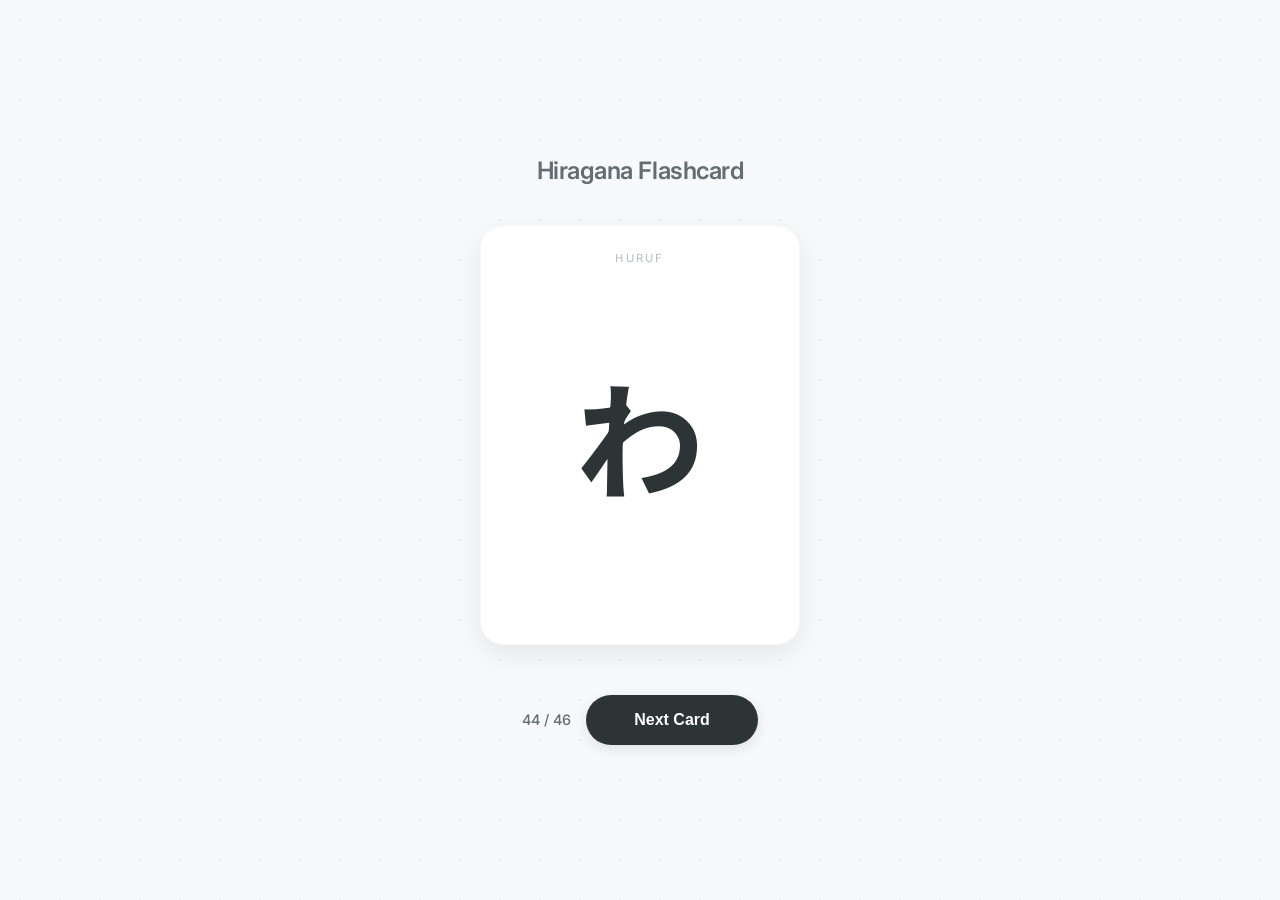
==== flashcards.html @ fff7a4f4 "add update" ====
<!DOCTYPE html>
<html lang="id">
<head>
    <meta charset="UTF-8">
    <meta name="viewport" content="width=device-width, initial-scale=1.0">
    <title>Flashcard Hiragana — Minimalis</title>
    <link href="https://fonts.googleapis.com/css2?family=Inter:wght@400;600&family=Noto+Sans+JP:wght@500;700&display=swap" rel="stylesheet">
    <style>
        :root {
            --bg: #f8f9fa;
            --card-front: #ffffff;
            --card-back: #fff0f5;
            --accent: #e8729a; /* Sakura Pink */
            --text-main: #2d3436;
            --text-sub: #636e72;
            --shadow: 0 10px 30px rgba(0,0,0,0.08);
            --radius: 24px;
        }

        * {
            box-sizing: border-box;
            margin: 0;
            padding: 0;
            -webkit-tap-highlight-color: transparent;
        }

        body {
            font-family: 'Inter', sans-serif;
            background: var(--bg);
            color: var(--text-main);
            display: flex;
            flex-direction: column;
            align-items: center;
            justify-content: center;
            min-height: 100vh;
            padding: 20px;
            overflow: hidden;
        }

        .header {
            text-align: center;
            margin-bottom: 40px;
        }

        .header h1 {
            font-size: 1.5rem;
            font-weight: 600;
            letter-spacing: -0.02em;
            color: var(--text-sub);
        }

        /* Flashcard Container */
        .flashcard-container {
            perspective: 1000px;
            width: 100%;
            max-width: 320px;
            height: 420px;
            cursor: pointer;
        }

        .flashcard {
            position: relative;
            width: 100%;
            height: 100%;
            text-align: center;
            transition: transform 0.6s cubic-bezier(0.4, 0, 0.2, 1);
            transform-style: preserve-3d;
            box-shadow: var(--shadow);
            border-radius: var(--radius);
        }

        .flashcard.is-flipped {
            transform: rotateY(180deg);
        }

        .card-face {
            position: absolute;
            width: 100%;
            height: 100%;
            backface-visibility: hidden;
            display: flex;
            flex-direction: column;
            align-items: center;
            justify-content: center;
            border-radius: var(--radius);
            border: 1px solid rgba(0,0,0,0.03);
            background: var(--card-front);
            padding: 20px;
        }

        .card-back {
            background: var(--card-back);
            transform: rotateY(180deg);
        }

        /* Typography */
        .char {
            font-family: 'Noto Sans JP', sans-serif;
            font-size: 8rem;
            font-weight: 700;
            line-height: 1;
            color: var(--text-main);
        }

        .romaji {
            font-size: 2.5rem;
            font-weight: 600;
            color: var(--accent);
            letter-spacing: 0.05em;
        }

        .hint {
            margin-top: 15px;
            font-size: 0.85rem;
            color: var(--text-sub);
            max-width: 80%;
            line-height: 1.5;
        }

        .label {
            position: absolute;
            top: 25px;
            font-size: 0.7rem;
            text-transform: uppercase;
            letter-spacing: 0.2em;
            color: #b2bec3;
        }

        /* Controls */
        .controls {
            margin-top: 50px;
            display: flex;
            gap: 15px;
            align-items: center;
        }

        .btn-next {
            background: var(--text-main);
            color: white;
            border: none;
            padding: 16px 48px;
            border-radius: 50px;
            font-size: 1rem;
            font-weight: 600;
            cursor: pointer;
            transition: all 0.3s ease;
            box-shadow: 0 4px 15px rgba(0,0,0,0.1);
        }

        .btn-next:hover {
            transform: translateY(-2px);
            background: #000;
            box-shadow: 0 6px 20px rgba(0,0,0,0.15);
        }

        .btn-next:active {
            transform: translateY(0);
        }

        .counter {
            font-size: 0.9rem;
            color: var(--text-sub);
            font-weight: 500;
        }

        /* Background Deco */
        .bg-pattern {
            position: fixed;
            top: 0;
            left: 0;
            width: 100%;
            height: 100%;
            background-image: radial-gradient(#e0e0e0 1px, transparent 1px);
            background-size: 40px 40px;
            z-index: -1;
            opacity: 0.5;
        }

        @media (max-height: 700px) {
            .flashcard-container { height: 350px; }
            .char { font-size: 6rem; }
            .header { margin-bottom: 20px; }
        }
    </style>
</head>
<body>
    <div class="bg-pattern"></div>

    <div class="header">
        <h1>Hiragana Flashcard</h1>
    </div>

    <div class="flashcard-container" id="cardContainer">
        <div class="flashcard" id="card">
            <!-- Sisi Depan -->
            <div class="card-face card-front">
                <span class="label">Huruf</span>
                <div class="char" id="displayChar">あ</div>
            </div>
            <!-- Sisi Belakang -->
            <div class="card-face card-back">
                <span class="label">Bunyi / Romaji</span>
                <div class="romaji" id="displayRomaji">a</div>
                <div class="hint" id="displayHint">Klik kartu untuk melihat huruf lagi</div>
            </div>
        </div>
    </div>

    <div class="controls">
        <span class="counter" id="counter">01 / 46</span>
        <button class="btn-next" id="nextBtn">Next Card</button>
    </div>

    <script>
        const hiraganaData = [
            { char: "あ", romaji: "a" }, { char: "い", romaji: "i" }, { char: "う", romaji: "u" },
            { char: "え", romaji: "e" }, { char: "お", romaji: "o" }, { char: "か", romaji: "ka" },
            { char: "き", romaji: "ki" }, { char: "く", romaji: "ku" }, { char: "け", romaji: "ke" },
            { char: "こ", romaji: "ko" }, { char: "さ", romaji: "sa" }, { char: "し", romaji: "shi" },
            { char: "す", romaji: "su" }, { char: "せ", romaji: "se" }, { char: "そ", romaji: "so" },
            { char: "た", romaji: "ta" }, { char: "ち", romaji: "chi" }, { char: "つ", romaji: "tsu" },
            { char: "て", romaji: "te" }, { char: "と", romaji: "to" }, { char: "な", romaji: "na" },
            { char: "に", romaji: "ni" }, { char: "ぬ", romaji: "nu" }, { char: "ね", romaji: "ne" },
            { char: "の", romaji: "no" }, { char: "は", romaji: "ha" }, { char: "ひ", romaji: "hi" },
            { char: "ふ", romaji: "fu" }, { char: "へ", romaji: "he" }, { char: "ほ", romaji: "ho" },
            { char: "ま", romaji: "ma" }, { char: "み", romaji: "mi" }, { char: "む", romaji: "mu" },
            { char: "め", romaji: "me" }, { char: "も", romaji: "mo" }, { char: "や", romaji: "ya" },
            { char: "ゆ", romaji: "yu" }, { char: "よ", romaji: "yo" }, { char: "ら", romaji: "ra" },
            { char: "り", romaji: "ri" }, { char: "る", romaji: "ru" }, { char: "れ", romaji: "re" },
            { char: "ろ", romaji: "ro" }, { char: "わ", romaji: "wa" }, { char: "を", romaji: "wo" },
            { char: "ん", romaji: "n" }
        ];

        let currentIndex = 0;
        const card = document.getElementById('card');
        const displayChar = document.getElementById('displayChar');
        const displayRomaji = document.getElementById('displayRomaji');
        const nextBtn = document.getElementById('nextBtn');
        const counter = document.getElementById('counter');

        // Fungsi mengacak kartu
        function nextCard() {
            // Animasi reset flip jika kartu sedang terbuka
            card.classList.remove('is-flipped');
            
            // Tunggu sebentar agar animasi balik selesai sebelum ganti isi
            setTimeout(() => {
                const randomIndex = Math.floor(Math.random() * hiraganaData.length);
                const data = hiraganaData[randomIndex];
                
                displayChar.textContent = data.char;
                displayRomaji.textContent = data.romaji;
                
                // Update counter visual (index + 1)
                const displayNumber = (randomIndex + 1).toString().padStart(2, '0');
                counter.textContent = `${displayNumber} / ${hiraganaData.length}`;
            }, 150);
        }

        // Event listener klik kartu untuk flip
        card.addEventListener('click', () => {
            card.classList.toggle('is-flipped');
        });

        // Event listener tombol next
        nextBtn.addEventListener('click', nextCard);

        // Inisialisasi awal
        nextCard();
    </script>
</body>
</html>
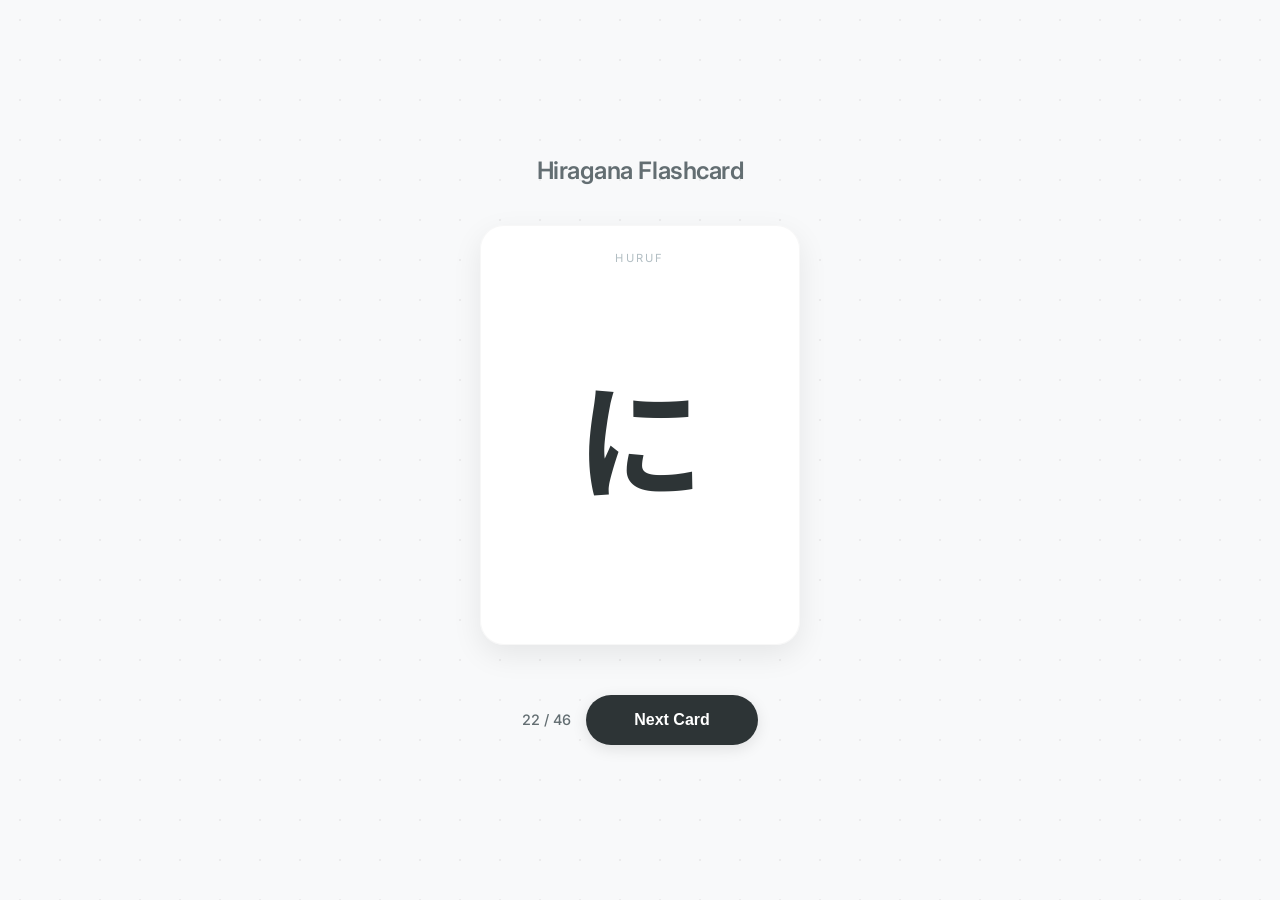
==== commit 7e716352: "update again" ====
--- a/flashcards.html
+++ b/flashcards.html
@@ -238,6 +238,19 @@
         const nextBtn = document.getElementById('nextBtn');
         const counter = document.getElementById('counter');
 
+        // Fungsi Audio
+        function speak(text) {
+            const audioUrl = `https://translate.google.com/translate_tts?ie=UTF-8&q=${encodeURIComponent(text)}&tl=ja&client=tw-ob`;
+            const audio = new Audio(audioUrl);
+            audio.play().catch(() => {
+                if ('speechSynthesis' in window) {
+                    const msg = new SpeechSynthesisUtterance(text);
+                    msg.lang = 'ja-JP';
+                    window.speechSynthesis.speak(msg);
+                }
+            });
+        }
+
         // Fungsi mengacak kartu
         function nextCard() {
             // Animasi reset flip jika kartu sedang terbuka
@@ -251,6 +264,9 @@
                 displayChar.textContent = data.char;
                 displayRomaji.textContent = data.romaji;
                 
+                // Play audio automatically for new card
+                speak(data.char);
+                
                 // Update counter visual (index + 1)
                 const displayNumber = (randomIndex + 1).toString().padStart(2, '0');
                 counter.textContent = `${displayNumber} / ${hiraganaData.length}`;
@@ -259,7 +275,13 @@
 
         // Event listener klik kartu untuk flip
         card.addEventListener('click', () => {
+            const isFlippingToBack = !card.classList.contains('is-flipped');
             card.classList.toggle('is-flipped');
+            
+            // Play audio when showing the back (romaji) too, for reinforcement
+            if (isFlippingToBack) {
+                speak(displayChar.textContent);
+            }
         });
 
         // Event listener tombol next
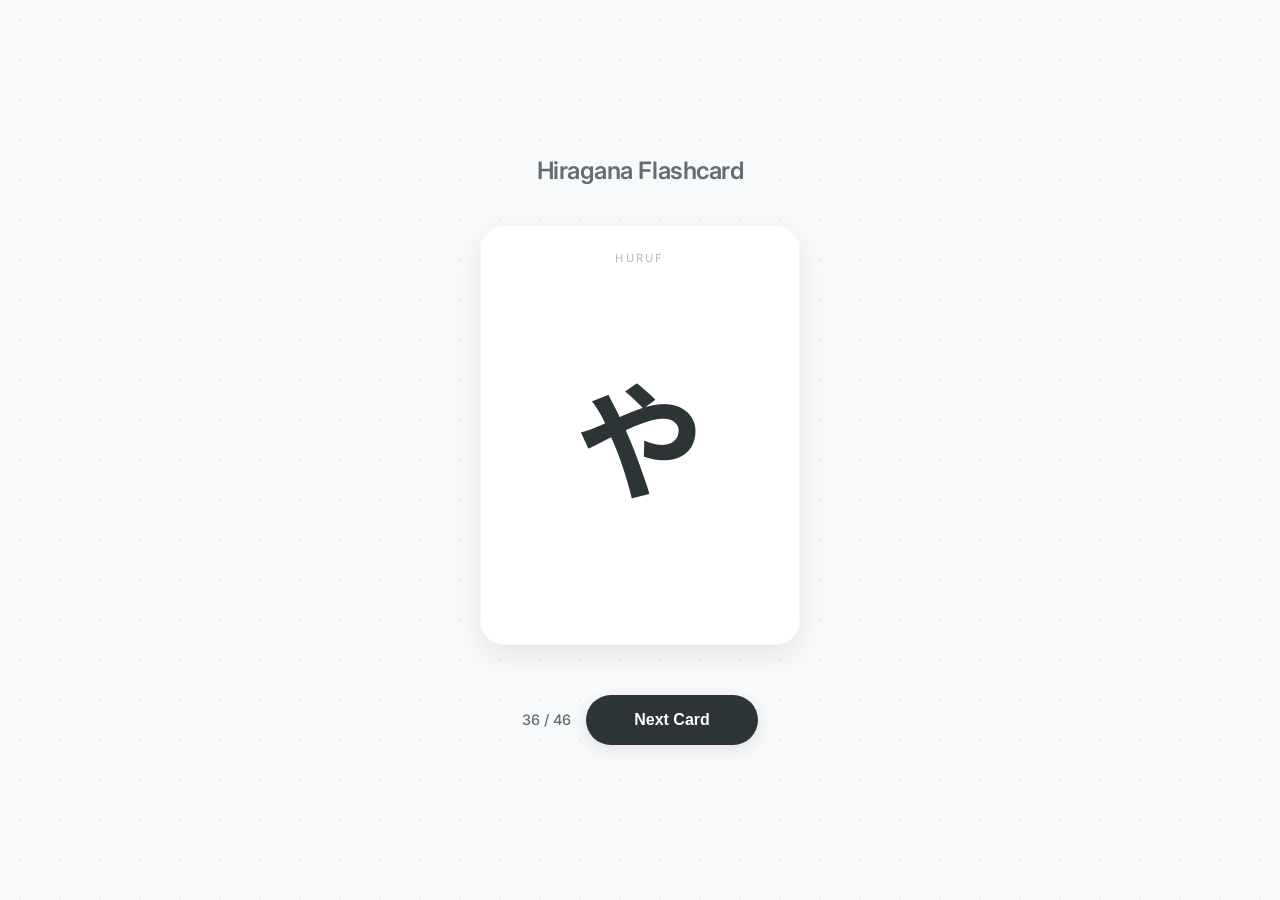
==== commit 9c2c115f: "modified:   app.js 	modified:   flashcards.html" ====
--- a/flashcards.html
+++ b/flashcards.html
@@ -240,10 +240,11 @@
 
         // Fungsi Audio
         function speak(text) {
-            const audioUrl = `https://translate.google.com/translate_tts?ie=UTF-8&q=${encodeURIComponent(text)}&tl=ja&client=tw-ob`;
+            const audioUrl = `https://dict.youdao.com/dictvoice?audio=${encodeURIComponent(text)}&le=jap`;
             const audio = new Audio(audioUrl);
             audio.play().catch(() => {
                 if ('speechSynthesis' in window) {
+                    window.speechSynthesis.cancel();
                     const msg = new SpeechSynthesisUtterance(text);
                     msg.lang = 'ja-JP';
                     window.speechSynthesis.speak(msg);
